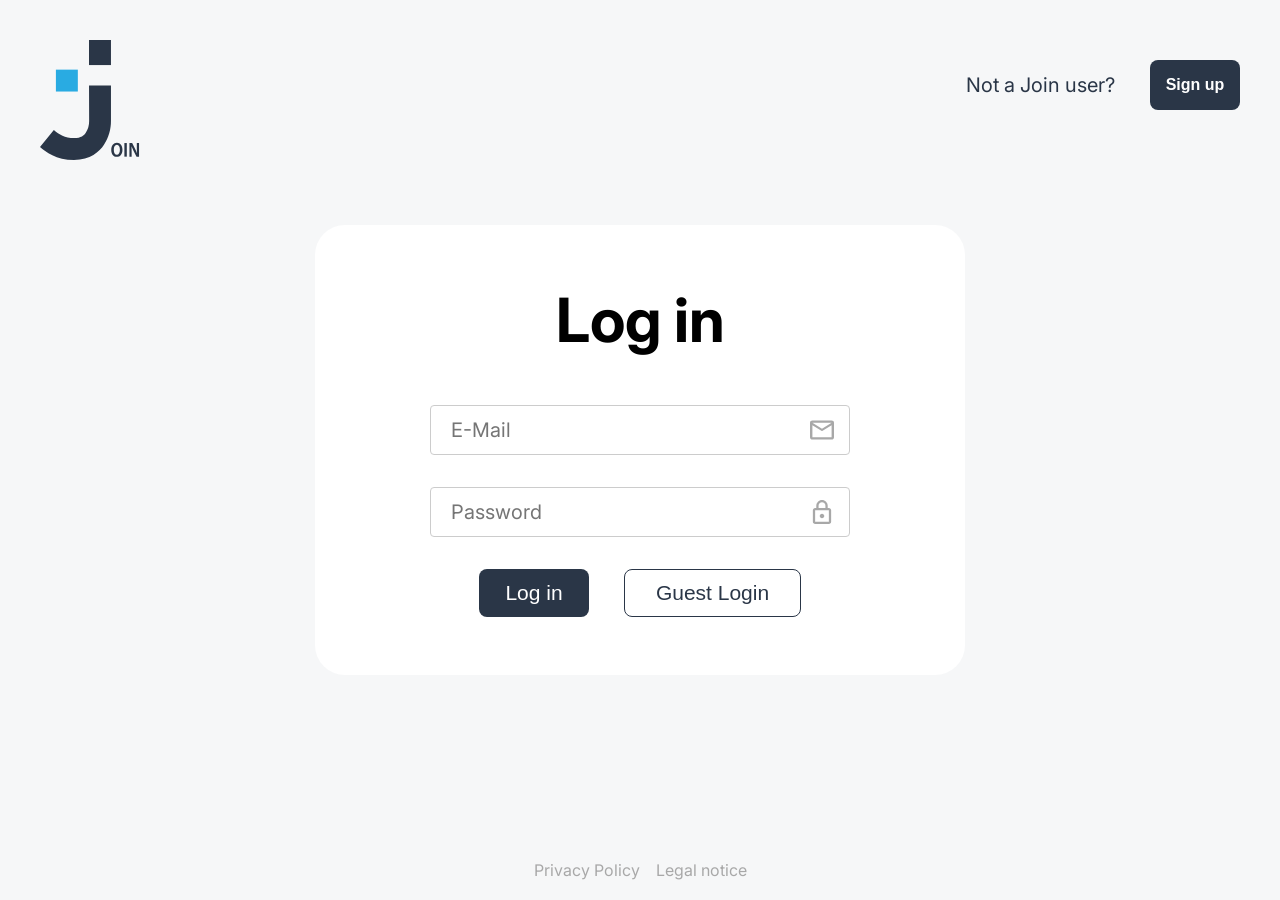
==== index.html @ aeec575b "Merge branch 'main' into jessica" ====
<!DOCTYPE html>
<html lang="en">

<head>
  <meta charset="UTF-8">
  <meta name="viewport" content="width=device-width, initial-scale=1.0">
  <title>Join</title>
  <link rel="stylesheet" href="./css/styles.css">
  <link rel="stylesheet" href="./css/login.css">

</head>

<body class="loginBody">

  <div id="startScreen">
    <img src="./assets/icons/logo.svg" alt="Join Logo" class="startLogo">
  </div>


  <div class="loginHeader">
    <img src="./assets/icons/logo.svg" alt="Logo">
    <p>Not a Join user?
      <a href="./pages/signup.html"><button type="button">Sign up</button></a>
    </p>
  </div>

  <main id="mainContent">

    <div class="loginFormWrapper">
      <form id="loginForm" novalidate>
        <h2>Log in</h2>
        <div class="loginInputWrapper">
          <div class="inputWithIcon">
            <input type="email" id="loginEmail" placeholder="E-Mail" required />
            <img src="./assets/icons/mail.svg" alt="" class="inputIcon" />
          </div>
          <div class="inputWithIcon">
            <input type="password" id="loginPassword" placeholder="Password" required />
            <img src="./assets/icons/pw_lock.svg" alt="" class="inputIcon" />
          </div>
          <span class="loginDismatchInfo" id="loginError">
            Check your email and password. Please try again.
          </span>
        </div>


        <!--/////////////////////////////////////////// LOG IN FUNCTIONS ///////////////////////////////////////////////////////////// -->
        <div class="loginButtons">
          <button type="submit" id="userLogin">Log in</button>
          <button type="button" id="guestLogin">Guest Login</button>
        </div>
      </form>
    </div>
    </div>

  </main>

  <footer>
    <div class="footerLinks">
      <a href="./pages/privacy.html">Privacy Policy</a>
      <a href="./pages/legals.html">Legal notice</a>
    </div>
  </footer>
  <script src="./scripts/auth.js"></script>
  <script src="./scripts/index.js"></script>
</body>

</html>
---- css/styles.css ----
* {
	box-sizing: border-box;
}

@font-face {
	font-family: "Inter";
	src: url("../assets/fonts/Inter/Inter-VariableFont_opsz,wght.ttf") format("truetype");
	font-weight: 100 900;
}

body {
	margin: 0;
	font-family: "Inter", sans-serif;
	display: flex;
}

.left-bar {
	width: 232px;
	height: 100dvh;
	background-color: #2a3647;
	position: fixed;

	display: flex;
	flex-direction: column;
	align-items: center;
	flex-shrink: 0;
}

.logo {
	margin-top: 64px;
	margin-bottom: 80px;
}

.logo-img {
	width: 100px;
}

.navbar-links {
	width: 100%;

	display: flex;
	flex-direction: column;
}

.nav-link {
	width: 100%;
	height: 56px;

	display: flex;
	align-items: center;
	gap: 16px;

	padding-left: 56px;
	box-sizing: border-box;

	color: #cdcdcd;
	text-decoration: none;
	font-family: "Inter", sans-serif;
	font-size: 16px;
}

.nav-link img {
	width: 24px;
	height: 24px;
}

.nav-link:hover,
.nav-link.active {
	background-color: #091931;
	color: white;
}

.navbar-footer {
	margin-top: auto;
	margin-bottom: 48px;

	display: flex;
	flex-direction: column;
	gap: 16px;
}

.navbar-footer a {
	color: #cdcdcd;
	text-decoration: none;
	font-family: "Inter", sans-serif;
	font-size: 14px;
}

.main-content {
	flex: 1;
	min-height: 100dvh;
	width: calc(100% - 232px);
	background-color: #f6f7f8;
}

.top-bar {
	height: 96px;
	width: calc(100% - 232px);
	background-color: white;
	position: fixed;
	top: 0;
	left: 232px;

	display: flex;
	align-items: center;
	justify-content: space-between;

	padding: 0 40px 0 80px;
	box-sizing: border-box;

	box-shadow: 0px 4px 4px rgba(0, 0, 0, 0.1);
}

.top-bar p {
	margin: 0;
	font-size: 20px;
	color: #000000;
}

.top-bar-right {
	display: flex;
	align-items: center;
	gap: 20px;
}

.help-icon {
	width: 20px;
	height: 20px;
}

.user-circle {
	width: 48px;
	height: 48px;
	border: 3px solid #2a3647;
	border-radius: 50%;

	display: flex;
	align-items: center;
	justify-content: center;

	color: #29abe2;
	font-weight: 700;
	font-size: 16px;
}
---- css/login.css ----
#startScreen {
	position: fixed;
	inset: 0;
	background-color: #f6f7f8;
	z-index: 1000;
}

.startLogo {
	position: fixed;
	left: 50%;
	top: 50%;
	width: 274px;

	transform: translate(-50%, -50%);
	transition: all 1000ms ease-in-out;
}

.signupHeader {
	position: absolute;
	top: 80px;
	left: 77px;
}

.loginBody {
	width: 100%;
	height: 100dvh;
	margin: 0;
}

.loginHeader {
	background-color: #f6f7f8;
	text-align: center;
	position: fixed;
	top: 0;
	padding: 40px;
	width: 100%;
	height: 120px;
	display: flex;
	align-items: flex-start;
	justify-content: space-between;
}

.loginHeader img {
	width: 100px;
	height: 120px;
	object-fit: contain;
}

.loginHeader p {
	font-size: 20px;
	font-weight: 400;
	color: #2a3647;
	gap: 35px;
	display: flex;
	align-items: center;
	justify-content: center;
}

.loginHeader button {
	width: 90px;
	height: 50px;
	background-color: #2a3647;
	color: white;
	border: none;
	border-radius: 8px;
	cursor: pointer;
	font-size: 16px;
	font-weight: 700;
}

footer {
	position: fixed;
	bottom: 0;
	width: 100%;
	padding: 20px;
	text-align: center;
}

.footerLinks {
	display: flex;
	gap: 16px;
	justify-content: center;
	align-items: center;
	font-size: 16px;
	font-weight: 400;
}

.footerLinks a {
	text-decoration: none;
	color: #a8a8a8;
	cursor: pointer;
}

#mainContent {
	width: 100%;
	height: 100%;
	background-color: #f6f7f8;
	display: flex;
	align-items: center;
	justify-content: center;
}

.loginFormWrapper {
	width: 650px;
	height: 450px;
	display: flex;
	align-items: center;
	justify-content: center;
	background-color: #ffffff;
	border-radius: 30px;
	padding: 30px;
}

.loginFormWrapper h2 {
	font-size: 61px;
	font-weight: 700;
	margin: 0 0 16px 0;
}

#loginForm {
	width: 422px;
	display: flex;
	flex-direction: column;
	align-items: center;
	justify-content: center;
	gap: 32px;
}

#loginForm .loginDismatchInfo {
	display: none;
	color: #E60026;
	font-size: 16px;
	font-weight: 400;
	}

.loginInputWrapper {
	width: 100%;
	max-width: 420px;
	display: flex;
	flex-direction: column;
	gap: 32px;
}

.inputWithIcon {
	position: relative;
	width: 100%;
}

.inputWithIcon input {
	width: 100%;
	padding: 12px 48px 12px 20px;
	border: 1px solid #ccc;
	border-radius: 4px;
	font-family: "Inter", sans-serif;
	font-size: 20px;
	color: #000000;
	box-sizing: border-box;
}

.inputWithIcon input:focus {
	border: 1px solid #29abe2;
	outline: none;
}

.inputIcon {
	position: absolute;
	right: 16px;
	top: 50%;
	transform: translateY(-50%);
	width: 24px;
	height: 24px;
	pointer-events: none;
}

.loginButtons {
	display: flex;
	flex-direction: row;
	justify-content: space-between;
	gap: 35px;
}




#userLogin {
	width: 110px;
	height: 48px;
	background-color: #2a3647;
	color: white;
	border: none;
	border-radius: 8px;
	cursor: pointer;
	font-size: 21px;
	font-weight: 500;
}

#guestLogin {
	width: 177px;
	height: 48px;
	background-color: #ffffff;
	color: #2a3647;
	border: solid 1px #2a3647;
	border-radius: 8px;
	cursor: pointer;
	font-size: 21px;
	font-weight: 500;
}
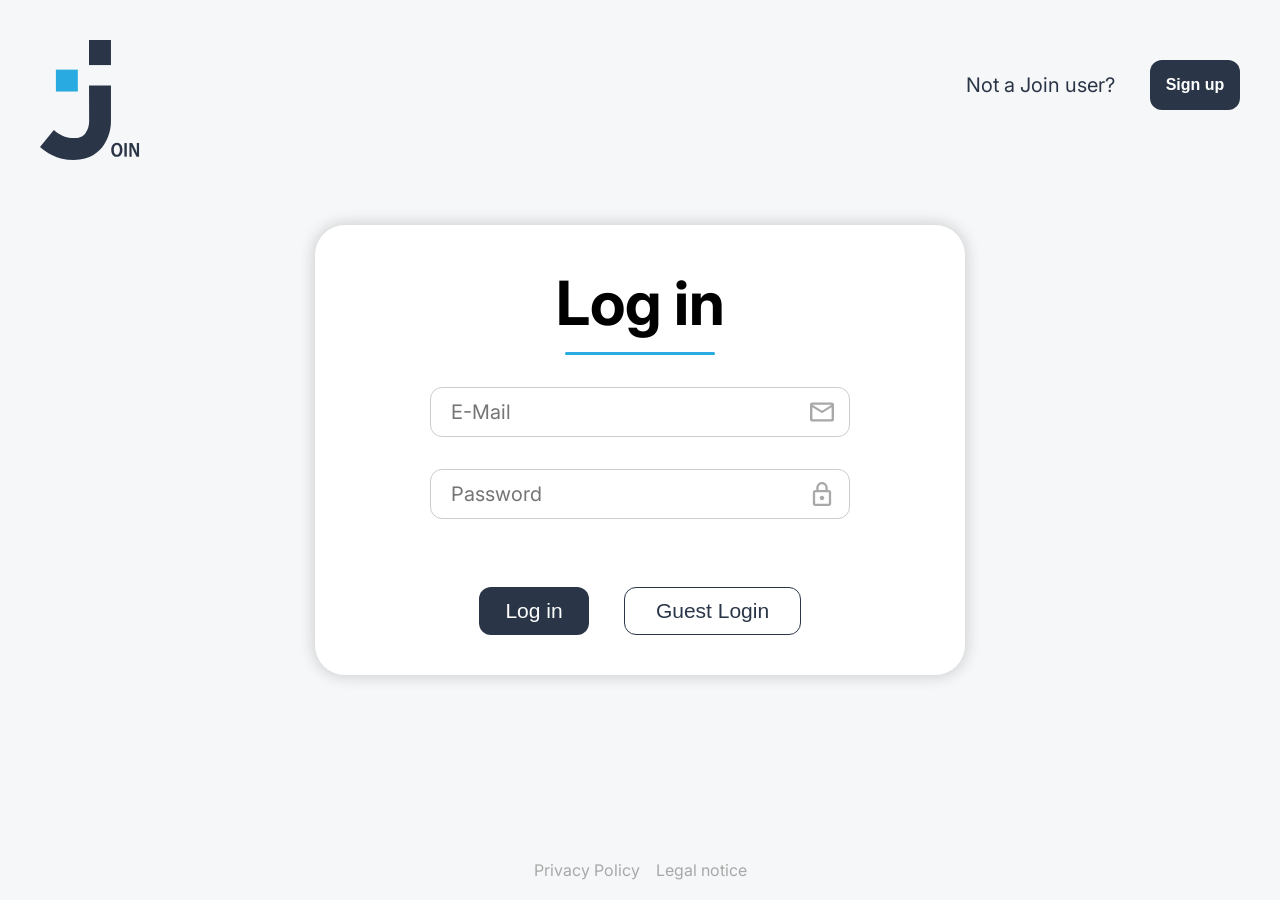
==== commit 96d77610: "feat: style adjustments in signup and login" ====
--- a/index.html
+++ b/index.html
@@ -5,6 +5,7 @@
   <meta charset="UTF-8">
   <meta name="viewport" content="width=device-width, initial-scale=1.0">
   <title>Join</title>
+  <link rel="icon" type="image/svg+xml" href="./assets/icons/logo.svg">
   <link rel="stylesheet" href="./css/styles.css">
   <link rel="stylesheet" href="./css/login.css">
 
@@ -29,6 +30,7 @@
     <div class="loginFormWrapper">
       <form id="loginForm" novalidate>
         <h2>Log in</h2>
+        <div class="line"></div>
         <div class="loginInputWrapper">
           <div class="inputWithIcon">
             <input type="email" id="loginEmail" placeholder="E-Mail" required />
@@ -43,8 +45,6 @@
           </span>
         </div>
 
-
-        <!--/////////////////////////////////////////// LOG IN FUNCTIONS ///////////////////////////////////////////////////////////// -->
         <div class="loginButtons">
           <button type="submit" id="userLogin">Log in</button>
           <button type="button" id="guestLogin">Guest Login</button>
@@ -65,4 +65,4 @@
   <script src="./scripts/index.js"></script>
 </body>
 
-</html>+</html>
--- a/css/styles.css
+++ b/css/styles.css
@@ -83,7 +83,7 @@
 	color: #cdcdcd;
 	text-decoration: none;
 	font-family: "Inter", sans-serif;
-	font-size: 14px;
+	font-size: 16px;
 }
 
 .main-content {
--- a/css/login.css
+++ b/css/login.css
@@ -62,7 +62,7 @@
 	background-color: #2a3647;
 	color: white;
 	border: none;
-	border-radius: 8px;
+	border-radius: 12px;
 	cursor: pointer;
 	font-size: 16px;
 	font-weight: 700;
@@ -109,12 +109,14 @@
 	background-color: #ffffff;
 	border-radius: 30px;
 	padding: 30px;
+	box-shadow: 0 0 14px 3px rgba(0, 0, 0, 0.14);
 }
 
 .loginFormWrapper h2 {
 	font-size: 61px;
 	font-weight: 700;
-	margin: 0 0 16px 0;
+	margin: 0;
+	margin-bottom: -20px;
 }
 
 #loginForm {
@@ -130,12 +132,15 @@
 	display: none;
 	color: #E60026;
 	font-size: 16px;
+	height: 0;
 	font-weight: 400;
+	margin-top: -10px;
 	}
 
 .loginInputWrapper {
 	width: 100%;
 	max-width: 420px;
+	height: 168px;
 	display: flex;
 	flex-direction: column;
 	gap: 32px;
@@ -150,7 +155,7 @@
 	width: 100%;
 	padding: 12px 48px 12px 20px;
 	border: 1px solid #ccc;
-	border-radius: 4px;
+	border-radius: 12px;
 	font-family: "Inter", sans-serif;
 	font-size: 20px;
 	color: #000000;
@@ -188,7 +193,7 @@
 	background-color: #2a3647;
 	color: white;
 	border: none;
-	border-radius: 8px;
+	border-radius: 12px;
 	cursor: pointer;
 	font-size: 21px;
 	font-weight: 500;
@@ -200,8 +205,162 @@
 	background-color: #ffffff;
 	color: #2a3647;
 	border: solid 1px #2a3647;
-	border-radius: 8px;
+	border-radius: 12px;
 	cursor: pointer;
 	font-size: 21px;
 	font-weight: 500;
 }
+
+.line {
+	width: 150px;
+	height: 3px;
+	background-color: rgba(41, 171, 226, 1);
+	border-radius: 3px;
+}
+
+/* Keep the desktop login inside a centered 1440px design frame. */
+@media (min-width: 1440px) {
+	.loginHeader {
+		padding-inline: calc((100vw - 1440px) / 2 + 40px);
+	}
+}
+
+@media (max-width: 1000px) {
+	.loginBody {
+		height: auto;
+		min-height: 100dvh;
+	}
+
+
+	footer {
+		background-color: #f6f7f8;
+	}
+
+	#mainContent {
+		height: auto;
+		min-height: 100dvh;
+		padding: 140px 24px 100px;
+	}
+
+	.loginFormWrapper {
+		width: min(100%, 560px);
+		height: auto;
+		padding: 40px 24px;
+	}
+
+	.loginFormWrapper h2 {
+		font-size: 47px;
+	}
+
+	#loginForm {
+		width: 100%;
+	}
+}
+
+@media (max-width: 800px) {
+	.loginBody {
+		height: auto;
+		min-height: 100dvh;
+	}
+
+	.startLogo {
+		width: 180px;
+	}
+
+	.loginHeader {
+		height: auto;
+		padding: 16px;
+		align-items: flex-start;
+	}
+
+	.loginHeader img {
+		width: 64px;
+		height: auto;
+	}
+
+	.loginHeader p {
+		position: fixed;
+		left: 0;
+		bottom: 64px;
+		width: 100%;
+		margin: 0;
+		padding: 8px 0;
+		background-color: #f6f7f8;
+		gap: 16px;
+		font-size: 16px;
+	}
+
+	.loginHeader button {
+		width: 80px;
+		height: 44px;
+	}
+
+	#mainContent {
+		height: auto;
+		min-height: 100dvh;
+		padding: 112px 16px 128px;
+	}
+
+	.loginFormWrapper {
+		width: 100%;
+		max-width: 420px;
+		padding: 32px 16px;
+	}
+
+	.loginFormWrapper h2 {
+		font-size: 40px;
+		margin-bottom: 0;
+	}
+
+	.loginFormWrapper h2::after {
+		content: "";
+		display: block;
+		width: 80px;
+		height: 3px;
+		margin: 12px auto 0;
+		background-color: #29abe2;
+	}
+
+	#loginForm {
+		gap: 24px;
+	}
+
+	.loginInputWrapper {
+		gap: 24px;
+	}
+
+	.inputWithIcon input {
+		font-size: 16px;
+	}
+
+	.loginButtons {
+		flex-direction: column;
+		align-items: center;
+		gap: 16px;
+	}
+
+	#userLogin,
+	#guestLogin {
+		width: 152px;
+		font-size: 18px;
+	}
+
+	.line {
+	display: none;
+}
+}
+
+@media (max-width: 400px) {
+	.loginHeader p {
+		font-size: 16px;
+		gap: 12px;
+	}
+
+	.loginFormWrapper h2 {
+		font-size: 34px;
+	}
+
+	.footerLinks {
+		font-size: 16px;
+	}
+}
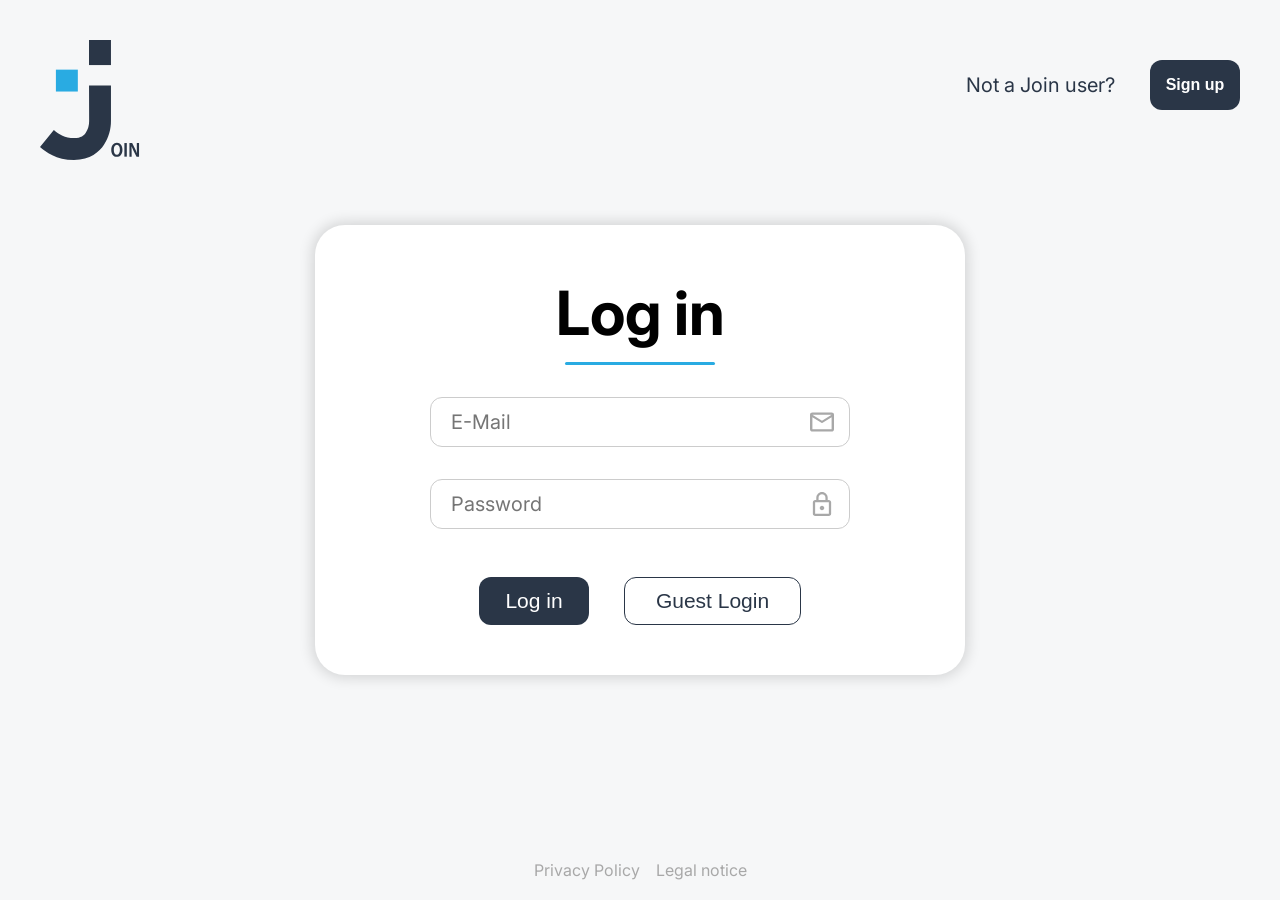
==== commit ef177651: "pw visibility options implemented" ====
--- a/index.html
+++ b/index.html
@@ -11,7 +11,7 @@
 
 </head>
 
-<body class="loginBody">
+<body class="loginBody" onload="logoutUser();">
 
   <div id="startScreen">
     <img src="./assets/icons/logo.svg" alt="Join Logo" class="startLogo">
@@ -32,13 +32,21 @@
         <h2>Log in</h2>
         <div class="line"></div>
         <div class="loginInputWrapper">
+
           <div class="inputWithIcon">
             <input type="email" id="loginEmail" placeholder="E-Mail" required />
             <img src="./assets/icons/mail.svg" alt="" class="inputIcon" />
           </div>
-          <div class="inputWithIcon">
+          
+          <div class="inputWithIcon passwordInput">
             <input type="password" id="loginPassword" placeholder="Password" required />
-            <img src="./assets/icons/pw_lock.svg" alt="" class="inputIcon" />
+          
+            <img src="./assets/icons/pw_lock.svg" alt="" class="inputIcon passwordLockIcon" />
+          
+            <button type="button" class="passwordVisibilityButton" aria-label="Show password"
+              onclick="togglePasswordVisibility('loginPassword', this)">
+              <img src="./assets/icons/pw_visibility_on.svg" alt="" />
+            </button>
           </div>
           <span class="loginDismatchInfo" id="loginError">
             Check your email and password. Please try again.
--- a/css/login.css
+++ b/css/login.css
@@ -74,6 +74,7 @@
 	width: 100%;
 	padding: 20px;
 	text-align: center;
+	z-index: 51;
 }
 
 .footerLinks {
@@ -110,6 +111,7 @@
 	border-radius: 30px;
 	padding: 30px;
 	box-shadow: 0 0 14px 3px rgba(0, 0, 0, 0.14);
+	z-index: 50;
 }
 
 .loginFormWrapper h2 {
@@ -140,7 +142,6 @@
 .loginInputWrapper {
 	width: 100%;
 	max-width: 420px;
-	height: 168px;
 	display: flex;
 	flex-direction: column;
 	gap: 32px;
@@ -177,11 +178,38 @@
 	pointer-events: none;
 }
 
+.passwordVisibilityButton {
+    display: none;
+    position: absolute;
+    right: 12px;
+    top: 50%;
+    transform: translateY(-50%);
+    padding: 4px;
+    border: none;
+    background: transparent;
+    cursor: pointer;
+}
+
+.passwordVisibilityButton img {
+    display: block;
+    width: 24px;
+    height: 24px;
+}
+
+.passwordInput:focus-within .passwordLockIcon {
+    display: none;
+}
+
+.passwordInput:focus-within .passwordVisibilityButton {
+    display: block;
+}
+
 .loginButtons {
 	display: flex;
 	flex-direction: row;
 	justify-content: space-between;
 	gap: 35px;
+	padding-top: 16px;
 }
 
 
